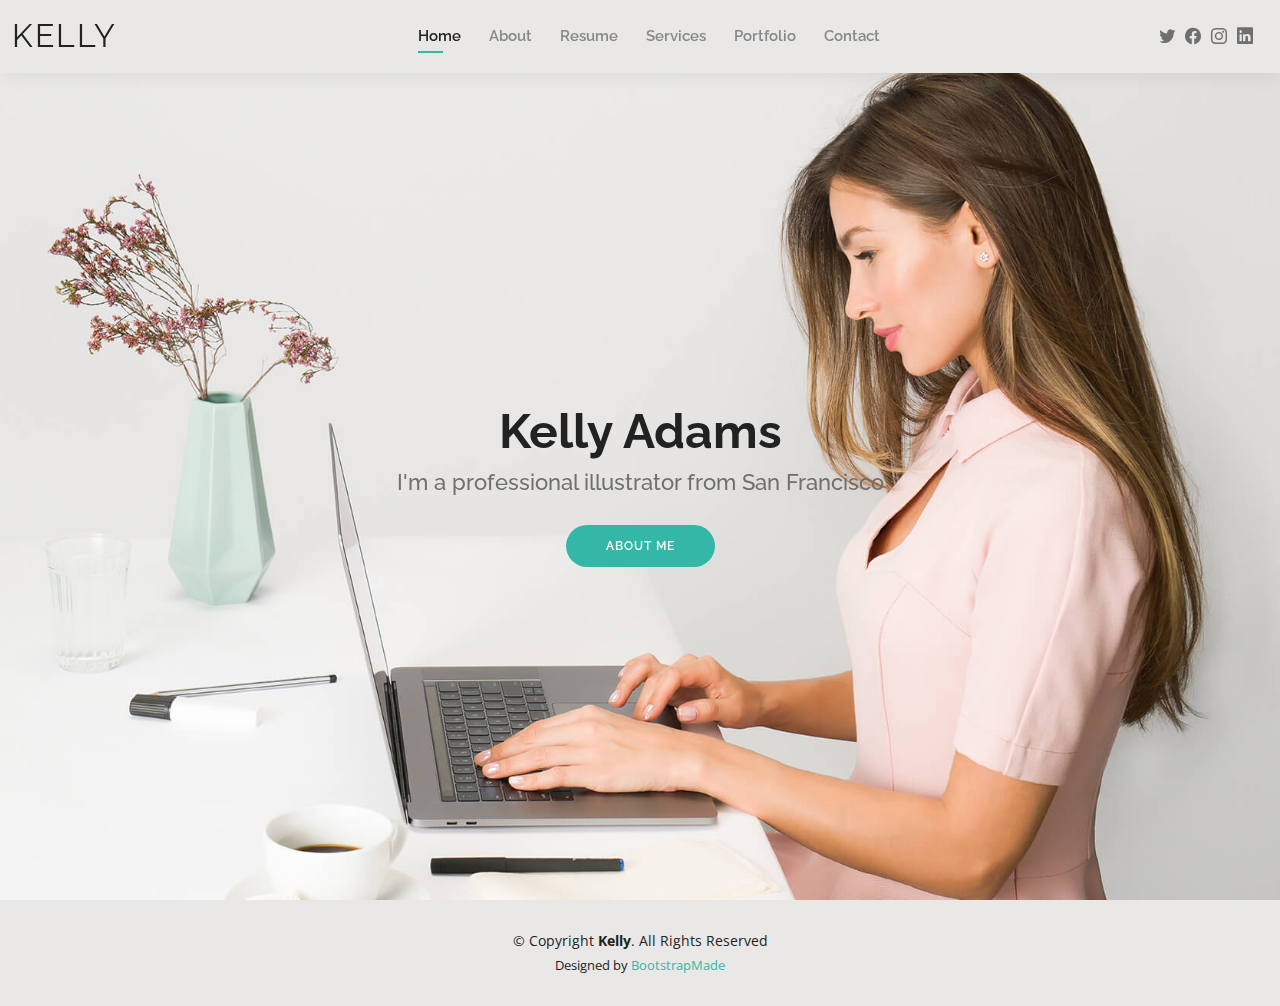
==== index.html @ f1396f42 "first commit" ====
<!DOCTYPE html>
<html lang="en">

<head>
  <meta charset="utf-8">
  <meta content="width=device-width, initial-scale=1.0" name="viewport">

  <title>Kelly Bootstrap Template - Index</title>
  <meta content="" name="description">
  <meta content="" name="keywords">

  <!-- Favicons -->
  <link href="assets/img/favicon.png" rel="icon">
  <link href="assets/img/apple-touch-icon.png" rel="apple-touch-icon">

  <!-- Google Fonts -->
  <link href="https://fonts.googleapis.com/css?family=Open+Sans:300,300i,400,400i,600,600i,700,700i|Raleway:300,300i,400,400i,500,500i,600,600i,700,700i|Poppins:300,300i,400,400i,500,500i,600,600i,700,700i" rel="stylesheet">

  <!-- Vendor CSS Files -->
  <link href="assets/vendor/aos/aos.css" rel="stylesheet">
  <link href="assets/vendor/bootstrap/css/bootstrap.min.css" rel="stylesheet">
  <link href="assets/vendor/bootstrap-icons/bootstrap-icons.css" rel="stylesheet">
  <link href="assets/vendor/boxicons/css/boxicons.min.css" rel="stylesheet">
  <link href="assets/vendor/glightbox/css/glightbox.min.css" rel="stylesheet">
  <link href="assets/vendor/swiper/swiper-bundle.min.css" rel="stylesheet">

  <!-- Template Main CSS File -->
  <link href="assets/css/style.css" rel="stylesheet">

  <!-- =======================================================
  * Template Name: Kelly - v4.3.0
  * Template URL: https://bootstrapmade.com/kelly-free-bootstrap-cv-resume-html-template/
  * Author: BootstrapMade.com
  * License: https://bootstrapmade.com/license/
  ======================================================== -->
</head>

<body>

  <!-- ======= Header ======= -->
  <header id="header" class="fixed-top">
    <div class="container-fluid d-flex justify-content-between align-items-center">

      <h1 class="logo me-auto me-lg-0"><a href="index.html">Kelly</a></h1>
      <!-- Uncomment below if you prefer to use an image logo -->
      <!-- <a href="index.html" class="logo"><img src="assets/img/logo.png" alt="" class="img-fluid"></a>-->

      <nav id="navbar" class="navbar order-last order-lg-0">
        <ul>
          <li><a class="active" href="index.html">Home</a></li>
          <li><a href="about.html">About</a></li>
          <li><a href="resume.html">Resume</a></li>
          <li><a href="services.html">Services</a></li>
          <li><a href="portfolio.html">Portfolio</a></li>
          <li><a href="contact.html">Contact</a></li>
        </ul>
        <i class="bi bi-list mobile-nav-toggle"></i>
      </nav><!-- .navbar -->

      <div class="header-social-links">
        <a href="#" class="twitter"><i class="bi bi-twitter"></i></a>
        <a href="#" class="facebook"><i class="bi bi-facebook"></i></a>
        <a href="#" class="instagram"><i class="bi bi-instagram"></i></a>
        <a href="#" class="linkedin"><i class="bi bi-linkedin"></i></i></a>
      </div>

    </div>

  </header><!-- End Header -->

  <!-- ======= Hero Section ======= -->
  <section id="hero" class="d-flex align-items-center">
    <div class="container d-flex flex-column align-items-center" data-aos="zoom-in" data-aos-delay="100">
      <h1>Kelly Adams</h1>
      <h2>I'm a professional illustrator from San Francisco</h2>
      <a href="about.html" class="btn-about">About Me</a>
    </div>
  </section><!-- End Hero -->

  <!-- ======= Footer ======= -->
  <footer id="footer">
    <div class="container">
      <div class="copyright">
        &copy; Copyright <strong><span>Kelly</span></strong>. All Rights Reserved
      </div>
      <div class="credits">
        <!-- All the links in the footer should remain intact. -->
        <!-- You can delete the links only if you purchased the pro version. -->
        <!-- Licensing information: https://bootstrapmade.com/license/ -->
        <!-- Purchase the pro version with working PHP/AJAX contact form: https://bootstrapmade.com/kelly-free-bootstrap-cv-resume-html-template/ -->
        Designed by <a href="https://bootstrapmade.com/">BootstrapMade</a>
      </div>
    </div>
  </footer><!-- End  Footer -->

  <div id="preloader"></div>
  <a href="#" class="back-to-top d-flex align-items-center justify-content-center"><i class="bi bi-arrow-up-short"></i></a>

  <!-- Vendor JS Files -->
  <script src="assets/vendor/aos/aos.js"></script>
  <script src="assets/vendor/bootstrap/js/bootstrap.bundle.min.js"></script>
  <script src="assets/vendor/glightbox/js/glightbox.min.js"></script>
  <script src="assets/vendor/isotope-layout/isotope.pkgd.min.js"></script>
  <script src="assets/vendor/php-email-form/validate.js"></script>
  <script src="assets/vendor/purecounter/purecounter.js"></script>
  <script src="assets/vendor/swiper/swiper-bundle.min.js"></script>
  <script src="assets/vendor/waypoints/noframework.waypoints.js"></script>

  <!-- Template Main JS File -->
  <script src="assets/js/main.js"></script>

</body>

</html>
---- assets/css/style.css ----
/**
* Template Name: Kelly - v4.3.0
* Template URL: https://bootstrapmade.com/kelly-free-bootstrap-cv-resume-html-template/
* Author: BootstrapMade.com
* License: https://bootstrapmade.com/license/
*/

/*--------------------------------------------------------------
# General
--------------------------------------------------------------*/
body {
  font-family: "Open Sans", sans-serif;
  color: #444444;
}

a {
  color: #34b7a7;
  text-decoration: none;
}

a:hover {
  color: #51cdbe;
  text-decoration: none;
}

h1, h2, h3, h4, h5, h6 {
  font-family: "Raleway", sans-serif;
}

#main {
  margin-top: 50px;
}

@media (max-width: 992px) {
  #main {
    margin-top: 30px;
  }
}

/*--------------------------------------------------------------
# Preloader
--------------------------------------------------------------*/
#preloader {
  position: fixed;
  top: 0;
  left: 0;
  right: 0;
  bottom: 0;
  z-index: 9999;
  overflow: hidden;
  background: #fff;
}

#preloader:before {
  content: "";
  position: fixed;
  top: calc(50% - 30px);
  left: calc(50% - 30px);
  border: 6px solid #34b7a7;
  border-top-color: #dcf5f2;
  border-radius: 50%;
  width: 60px;
  height: 60px;
  -webkit-animation: animate-preloader 1s linear infinite;
  animation: animate-preloader 1s linear infinite;
}

@-webkit-keyframes animate-preloader {
  0% {
    transform: rotate(0deg);
  }
  100% {
    transform: rotate(360deg);
  }
}

@keyframes animate-preloader {
  0% {
    transform: rotate(0deg);
  }
  100% {
    transform: rotate(360deg);
  }
}

/*--------------------------------------------------------------
# Back to top button
--------------------------------------------------------------*/
.back-to-top {
  position: fixed;
  visibility: hidden;
  opacity: 0;
  right: 15px;
  bottom: 15px;
  z-index: 996;
  background: #34b7a7;
  width: 40px;
  height: 40px;
  border-radius: 50px;
  transition: all 0.4s;
}

.back-to-top i {
  font-size: 24px;
  color: #fff;
  line-height: 0;
}

.back-to-top:hover {
  background: #49cbbb;
  color: #fff;
}

.back-to-top.active {
  visibility: visible;
  opacity: 1;
}

/*--------------------------------------------------------------
# Header
--------------------------------------------------------------*/
#header {
  background: #e9e8e6;
  box-shadow: 0px 0px 25px 0 rgba(0, 0, 0, 0.08);
  z-index: 997;
  padding: 15px 0;
}

#header .logo {
  font-size: 32px;
  margin: 0;
  padding: 0;
  line-height: 1;
  font-weight: 400;
  letter-spacing: 2px;
  text-transform: uppercase;
}

#header .logo a {
  color: #222222;
}

#header .logo img {
  max-height: 40px;
}

@media (max-width: 992px) {
  #header .logo {
    font-size: 28px;
  }
}

/*--------------------------------------------------------------
# Header Social Links
--------------------------------------------------------------*/
.header-social-links {
  padding-right: 15px;
}

.header-social-links a {
  color: #6f6f6f;
  padding-left: 6px;
  display: inline-block;
  line-height: 0px;
  transition: 0.3s;
  font-size: 16px;
}

.header-social-links a:hover {
  color: #34b7a7;
}

/*--------------------------------------------------------------
# Navigation Menu
--------------------------------------------------------------*/
/**
* Desktop Navigation 
*/
.navbar {
  padding: 0;
}

.navbar ul {
  margin: 0;
  padding: 0;
  display: flex;
  list-style: none;
  align-items: center;
}

.navbar li {
  position: relative;
  padding: 10px 0 10px 28px;
}

.navbar a, .navbar a:focus {
  display: flex;
  align-items: center;
  justify-content: space-between;
  font-family: "Raleway", sans-serif;
  font-size: 15px;
  font-weight: 600;
  color: #888888;
  white-space: nowrap;
  transition: 0.3s;
  position: relative;
}

.navbar a i, .navbar a:focus i {
  font-size: 12px;
  line-height: 0;
  margin-left: 5px;
}

.navbar > ul > li > a:before {
  content: "";
  position: absolute;
  width: 0;
  height: 2px;
  bottom: -5px;
  left: 0;
  background-color: #34b7a7;
  visibility: hidden;
  width: 0px;
  transition: all 0.3s ease-in-out 0s;
}

.navbar a:hover:before, .navbar li:hover > a:before, .navbar .active:before {
  visibility: visible;
  width: 25px;
}

.navbar a:hover, .navbar .active, .navbar .active:focus, .navbar li:hover > a {
  color: #222222;
}

.navbar .dropdown ul {
  display: block;
  position: absolute;
  left: 14px;
  top: calc(100% + 30px);
  margin: 0;
  padding: 10px 0;
  z-index: 99;
  opacity: 0;
  visibility: hidden;
  background: #fff;
  box-shadow: 0px 0px 30px rgba(127, 137, 161, 0.25);
  transition: 0.3s;
  border-radius: 4px;
}

.navbar .dropdown ul li {
  min-width: 200px;
  padding: 0;
}

.navbar .dropdown ul a {
  padding: 10px 20px;
  font-size: 15px;
  text-transform: none;
  font-weight: 600;
}

.navbar .dropdown ul a i {
  font-size: 12px;
}

.navbar .dropdown ul a:hover, .navbar .dropdown ul .active:hover, .navbar .dropdown ul li:hover > a {
  color: #34b7a7;
}

.navbar .dropdown:hover > ul {
  opacity: 1;
  top: 100%;
  visibility: visible;
}

.navbar .dropdown .dropdown ul {
  top: 0;
  left: calc(100% - 30px);
  visibility: hidden;
}

.navbar .dropdown .dropdown:hover > ul {
  opacity: 1;
  top: 0;
  left: 100%;
  visibility: visible;
}

@media (max-width: 1366px) {
  .navbar .dropdown .dropdown ul {
    left: -90%;
  }
  .navbar .dropdown .dropdown:hover > ul {
    left: -100%;
  }
}

/**
* Mobile Navigation 
*/
.mobile-nav-toggle {
  color: #222222;
  font-size: 28px;
  cursor: pointer;
  display: none;
  line-height: 0;
  transition: 0.5s;
}

.mobile-nav-toggle.bi-x {
  color: #fff;
}

@media (max-width: 991px) {
  .mobile-nav-toggle {
    display: block;
  }
  .navbar ul {
    display: none;
  }
}

.navbar-mobile {
  position: fixed;
  overflow: hidden;
  top: 0;
  right: 0;
  left: 0;
  bottom: 0;
  background: rgba(9, 9, 9, 0.9);
  transition: 0.3s;
  z-index: 999;
}

.navbar-mobile .mobile-nav-toggle {
  position: absolute;
  top: 15px;
  right: 15px;
}

.navbar-mobile ul {
  display: block;
  position: absolute;
  top: 55px;
  right: 15px;
  bottom: 15px;
  left: 15px;
  padding: 10px 0;
  border-radius: 10px;
  background-color: #fff;
  overflow-y: auto;
  transition: 0.3s;
}

.navbar-mobile a {
  font-size: 15px;
  padding-right: 15px;
  color: #222222;
}

.navbar-mobile a:hover, .navbar-mobile .active, .navbar-mobile li:hover > a {
  color: #34b7a7;
}

.navbar-mobile .getstarted {
  margin: 15px;
}

.navbar-mobile .dropdown ul {
  position: static;
  display: none;
  margin: 10px 20px;
  padding: 10px 0;
  z-index: 99;
  opacity: 1;
  visibility: visible;
  background: #fff;
  box-shadow: 0px 0px 30px rgba(127, 137, 161, 0.25);
}

.navbar-mobile .dropdown ul li {
  min-width: 200px;
}

.navbar-mobile .dropdown ul a {
  padding: 10px 20px;
}

.navbar-mobile .dropdown ul a i {
  font-size: 12px;
}

.navbar-mobile .dropdown ul a:hover, .navbar-mobile .dropdown ul .active:hover, .navbar-mobile .dropdown ul li:hover > a {
  color: #34b7a7;
}

.navbar-mobile .dropdown > .dropdown-active {
  display: block;
}

/*--------------------------------------------------------------
# Hero Section
--------------------------------------------------------------*/
#hero {
  width: 100%;
  height: 100vh;
  background: url("../img/hero-bg.jpg") top right;
  background-size: cover;
}

#hero .container {
  padding-top: 70px;
  position: relative;
}

@media (max-width: 992px) {
  #hero .container {
    padding-top: 58px;
  }
}

#hero h1 {
  margin: 0;
  font-size: 48px;
  font-weight: 700;
  line-height: 56px;
  color: #222222;
}

#hero h2 {
  color: #6f6f6f;
  margin: 10px 0 0 0;
  font-size: 22px;
}

#hero .btn-about {
  font-family: "Raleway", sans-serif;
  text-transform: uppercase;
  font-weight: 600;
  font-size: 12px;
  letter-spacing: 1px;
  display: inline-block;
  padding: 12px 40px;
  border-radius: 50px;
  transition: 0.5s;
  margin-top: 30px;
  color: #fff;
  background: #34b7a7;
}

#hero .btn-about:hover {
  background: #3dc8b7;
}

@media (min-width: 1024px) {
  #hero {
    background-attachment: fixed;
  }
}

@media (max-width: 992px) {
  #hero:before {
    content: "";
    background: rgba(255, 255, 255, 0.8);
    position: absolute;
    bottom: 0;
    top: 0;
    left: 0;
    right: 0;
  }
  #hero h1 {
    font-size: 28px;
    line-height: 36px;
  }
  #hero h2 {
    font-size: 18px;
    line-height: 24px;
  }
}

/*--------------------------------------------------------------
# Sections General
--------------------------------------------------------------*/
section {
  padding: 60px 0;
}

.section-bg {
  background-color: #e7f8f6;
}

.section-title {
  text-align: center;
  padding-bottom: 30px;
}

.section-title h2 {
  font-size: 32px;
  font-weight: bold;
  text-transform: uppercase;
  margin-bottom: 20px;
  padding-bottom: 20px;
  position: relative;
}

.section-title h2::after {
  content: '';
  position: absolute;
  display: block;
  width: 50px;
  height: 3px;
  background: #34b7a7;
  bottom: 0;
  left: calc(50% - 25px);
}

.section-title p {
  margin-bottom: 0;
}

/*--------------------------------------------------------------
# Cta
--------------------------------------------------------------*/
.cta {
  background: linear-gradient(rgba(0, 0, 0, 0.6), rgba(0, 0, 0, 0.6)), url("../img/bg-1.jpg") fixed center center;
  background-size: cover;
  padding: 80px 0;
}

.cta h3 {
  color: #fff;
  font-size: 28px;
  font-weight: 700;
}

.cta p {
  color: #fff;
}

.cta .cta-btn {
  font-family: "Raleway", sans-serif;
  text-transform: uppercase;
  font-weight: 500;
  font-size: 16px;
  letter-spacing: 1px;
  display: inline-block;
  padding: 8px 20px;
  border-radius: 2px;
  transition: 0.5s;
  margin: 10px;
  border: 2px solid #fff;
  color: #fff;
}

.cta .cta-btn:hover {
  background: #34b7a7;
  border: 2px solid #34b7a7;
}

@media (max-width: 1024px) {
  .cta {
    background-attachment: scroll;
  }
}

@media (min-width: 769px) {
  .cta .cta-btn-container {
    display: flex;
    align-items: center;
    justify-content: flex-end;
  }
}

/*--------------------------------------------------------------
# About
--------------------------------------------------------------*/
.about .content h3 {
  font-weight: 700;
  font-size: 26px;
  color: #555555;
}

.about .content ul {
  list-style: none;
  padding: 0;
}

.about .content ul li {
  padding-bottom: 10px;
}

.about .content ul i {
  font-size: 20px;
  padding-right: 2px;
  color: #34b7a7;
}

.about .content p:last-child {
  margin-bottom: 0;
}

/*--------------------------------------------------------------
# Skills
--------------------------------------------------------------*/
.skills .progress {
  height: 60px;
  display: block;
  background: none;
  border-radius: 0;
}

.skills .progress .skill {
  padding: 10px 0;
  margin: 0 0 6px 0;
  text-transform: uppercase;
  display: block;
  font-weight: 600;
  font-family: "Poppins", sans-serif;
  color: #222222;
}

.skills .progress .skill .val {
  float: right;
  font-style: normal;
}

.skills .progress-bar-wrap {
  background: #f3f3f3;
}

.skills .progress-bar {
  width: 1px;
  height: 10px;
  transition: .9s;
  background-color: #34b7a7;
}

/*--------------------------------------------------------------
# Facts
--------------------------------------------------------------*/
.facts .counters span {
  font-size: 48px;
  display: block;
  color: #34b7a7;
}

.facts .counters p {
  padding: 0;
  margin: 0 0 20px 0;
  font-family: "Raleway", sans-serif;
  font-size: 14px;
}

/*--------------------------------------------------------------
# Testimonials
--------------------------------------------------------------*/
.testimonials .section-header {
  margin-bottom: 40px;
}

.testimonials .testimonial-item {
  text-align: center;
}

.testimonials .testimonial-item .testimonial-img {
  width: 120px;
  border-radius: 50%;
  border: 4px solid #fff;
  margin: 0 auto;
}

.testimonials .testimonial-item h3 {
  font-size: 20px;
  font-weight: bold;
  margin: 10px 0 5px 0;
  color: #111;
}

.testimonials .testimonial-item h4 {
  font-size: 14px;
  color: #999;
  margin: 0 0 15px 0;
}

.testimonials .testimonial-item .quote-icon-left, .testimonials .testimonial-item .quote-icon-right {
  color: #c8efea;
  font-size: 26px;
}

.testimonials .testimonial-item .quote-icon-left {
  display: inline-block;
  left: -5px;
  position: relative;
}

.testimonials .testimonial-item .quote-icon-right {
  display: inline-block;
  right: -5px;
  position: relative;
  top: 10px;
}

.testimonials .testimonial-item p {
  font-style: italic;
  margin: 0 auto 15px auto;
}

@media (min-width: 992px) {
  .testimonials .testimonial-item p {
    width: 80%;
  }
}

.testimonials .swiper-pagination {
  margin-top: 20px;
  position: relative;
}

.testimonials .swiper-pagination .swiper-pagination-bullet {
  width: 12px;
  height: 12px;
  background-color: #fff;
  opacity: 1;
  border: 1px solid #34b7a7;
}

.testimonials .swiper-pagination .swiper-pagination-bullet-active {
  background-color: #34b7a7;
}

/*--------------------------------------------------------------
# Resume
--------------------------------------------------------------*/
.resume .resume-title {
  font-size: 26px;
  font-weight: 400;
  margin-top: 20px;
  margin-bottom: 20px;
  color: #222222;
}

.resume .resume-item {
  padding: 0 0 20px 20px;
  margin-top: -2px;
  border-left: 2px solid #34b7a7;
  position: relative;
}

.resume .resume-item h4 {
  line-height: 18px;
  font-size: 18px;
  font-weight: 600;
  font-family: "Poppins", sans-serif;
  color: #1d685f;
  margin-bottom: 10px;
}

.resume .resume-item h5 {
  font-size: 16px;
  background: #effbf9;
  padding: 5px 15px;
  display: inline-block;
  font-weight: 600;
  margin-bottom: 10px;
  color: #34b7a7;
}

.resume .resume-item ul {
  padding-left: 20px;
}

.resume .resume-item ul li {
  padding-bottom: 10px;
}

.resume .resume-item:last-child {
  padding-bottom: 0;
}

.resume .resume-item::before {
  content: "";
  position: absolute;
  width: 16px;
  height: 16px;
  border-radius: 50px;
  left: -9px;
  top: 0;
  background: #fff;
  border: 2px solid #34b7a7;
}

/*--------------------------------------------------------------
# Services
--------------------------------------------------------------*/
.services .icon-box {
  text-align: center;
  padding: 70px 20px 80px 20px;
  transition: all ease-in-out 0.3s;
  background: #fff;
  box-shadow: 0px 0 35px 0 rgba(0, 0, 0, 0.08);
}

.services .icon-box .icon {
  margin: 0 auto;
  width: 100px;
  height: 100px;
  display: flex;
  align-items: center;
  justify-content: center;
  transition: ease-in-out 0.3s;
  position: relative;
}

.services .icon-box .icon i {
  font-size: 36px;
  transition: 0.5s;
  position: relative;
}

.services .icon-box .icon svg {
  position: absolute;
  top: 0;
  left: 0;
}

.services .icon-box .icon svg path {
  transition: 0.5s;
  fill: #f5f5f5;
}

.services .icon-box h4 {
  font-weight: 600;
  margin: 10px 0 15px 0;
  font-size: 22px;
}

.services .icon-box h4 a {
  color: #222222;
  transition: ease-in-out 0.3s;
}

.services .icon-box p {
  line-height: 24px;
  font-size: 14px;
  margin-bottom: 0;
}

.services .iconbox-blue i {
  color: #47aeff;
}

.services .iconbox-blue:hover .icon i {
  color: #fff;
}

.services .iconbox-blue:hover .icon path {
  fill: #47aeff;
}

.services .iconbox-orange i {
  color: #ffa76e;
}

.services .iconbox-orange:hover .icon i {
  color: #fff;
}

.services .iconbox-orange:hover .icon path {
  fill: #ffa76e;
}

.services .iconbox-pink i {
  color: #e80368;
}

.services .iconbox-pink:hover .icon i {
  color: #fff;
}

.services .iconbox-pink:hover .icon path {
  fill: #e80368;
}

.services .iconbox-yellow i {
  color: #ffbb2c;
}

.services .iconbox-yellow:hover .icon i {
  color: #fff;
}

.services .iconbox-yellow:hover .icon path {
  fill: #ffbb2c;
}

.services .iconbox-red i {
  color: #ff5828;
}

.services .iconbox-red:hover .icon i {
  color: #fff;
}

.services .iconbox-red:hover .icon path {
  fill: #ff5828;
}

.services .iconbox-teal i {
  color: #11dbcf;
}

.services .iconbox-teal:hover .icon i {
  color: #fff;
}

.services .iconbox-teal:hover .icon path {
  fill: #11dbcf;
}

/*--------------------------------------------------------------
# Portfolio
--------------------------------------------------------------*/
.portfolio .portfolio-item {
  margin-bottom: 30px;
}

.portfolio #portfolio-flters {
  padding: 0;
  margin: 0 auto 20px auto;
  list-style: none;
  text-align: center;
}

.portfolio #portfolio-flters li {
  cursor: pointer;
  display: inline-block;
  padding: 8px 16px 10px 16px;
  font-size: 13px;
  font-weight: 500;
  line-height: 1;
  text-transform: uppercase;
  color: #444444;
  margin-bottom: 5px;
  transition: all 0.3s ease-in-out;
  border-radius: 50px;
}

.portfolio #portfolio-flters li:hover, .portfolio #portfolio-flters li.filter-active {
  color: #fff;
  background: #34b7a7;
}

.portfolio #portfolio-flters li:last-child {
  margin-right: 0;
}

.portfolio .portfolio-wrap {
  transition: 0.3s;
  position: relative;
  overflow: hidden;
  z-index: 1;
  background: rgba(34, 34, 34, 0.6);
}

.portfolio .portfolio-wrap::before {
  content: "";
  background: rgba(34, 34, 34, 0.6);
  position: absolute;
  left: 0;
  right: 0;
  top: 0;
  bottom: 0;
  transition: all ease-in-out 0.3s;
  z-index: 2;
  opacity: 0;
}

.portfolio .portfolio-wrap img {
  transition: all ease-in-out 0.3s;
}

.portfolio .portfolio-wrap .portfolio-info {
  opacity: 0;
  position: absolute;
  top: 0;
  left: 0;
  right: 0;
  bottom: 0;
  z-index: 3;
  transition: all ease-in-out 0.3s;
  display: flex;
  flex-direction: column;
  justify-content: flex-end;
  align-items: flex-start;
  padding: 20px;
}

.portfolio .portfolio-wrap .portfolio-info h4 {
  font-size: 20px;
  color: #fff;
  font-weight: 600;
}

.portfolio .portfolio-wrap .portfolio-info p {
  color: rgba(255, 255, 255, 0.7);
  font-size: 14px;
  text-transform: uppercase;
  padding: 0;
  margin: 0;
  font-style: italic;
}

.portfolio .portfolio-wrap .portfolio-links {
  text-align: center;
  z-index: 4;
}

.portfolio .portfolio-wrap .portfolio-links a {
  color: #fff;
  margin: 0 5px 0 0;
  font-size: 28px;
  display: inline-block;
  transition: 0.3s;
}

.portfolio .portfolio-wrap .portfolio-links a:hover {
  color: #78d9cd;
}

.portfolio .portfolio-wrap:hover::before {
  opacity: 1;
}

.portfolio .portfolio-wrap:hover img {
  transform: scale(1.2);
}

.portfolio .portfolio-wrap:hover .portfolio-info {
  opacity: 1;
}

/*--------------------------------------------------------------
# Portfolio Details
--------------------------------------------------------------*/
.portfolio-details {
  padding-top: 0;
}

.portfolio-details .portfolio-details-slider img {
  width: 100%;
}

.portfolio-details .portfolio-details-slider .swiper-pagination {
  margin-top: 20px;
  position: relative;
}

.portfolio-details .portfolio-details-slider .swiper-pagination .swiper-pagination-bullet {
  width: 12px;
  height: 12px;
  background-color: #fff;
  opacity: 1;
  border: 1px solid #34b7a7;
}

.portfolio-details .portfolio-details-slider .swiper-pagination .swiper-pagination-bullet-active {
  background-color: #34b7a7;
}

.portfolio-details .portfolio-info {
  padding: 30px;
  box-shadow: 0px 0 30px rgba(34, 34, 34, 0.08);
}

.portfolio-details .portfolio-info h3 {
  font-size: 22px;
  font-weight: 700;
  margin-bottom: 20px;
  padding-bottom: 20px;
  border-bottom: 1px solid #eee;
}

.portfolio-details .portfolio-info ul {
  list-style: none;
  padding: 0;
  font-size: 15px;
}

.portfolio-details .portfolio-info ul li + li {
  margin-top: 10px;
}

.portfolio-details .portfolio-description {
  padding-top: 30px;
}

.portfolio-details .portfolio-description h2 {
  font-size: 26px;
  font-weight: 700;
  margin-bottom: 20px;
}

.portfolio-details .portfolio-description p {
  padding: 0;
}

/*--------------------------------------------------------------
# Contact
--------------------------------------------------------------*/
.contact .info {
  width: 100%;
  background: #fff;
}

.contact .info i {
  font-size: 20px;
  color: #34b7a7;
  float: left;
  width: 44px;
  height: 44px;
  background: #effbf9;
  display: flex;
  justify-content: center;
  align-items: center;
  border-radius: 50px;
  transition: all 0.3s ease-in-out;
}

.contact .info h4 {
  padding: 0 0 0 60px;
  font-size: 22px;
  font-weight: 600;
  margin-bottom: 5px;
  color: #222222;
}

.contact .info p {
  padding: 0 0 0 60px;
  margin-bottom: 0;
  font-size: 14px;
  color: #555555;
}

.contact .info .email, .contact .info .phone {
  margin-top: 40px;
}

.contact .info .email:hover i, .contact .info .address:hover i, .contact .info .phone:hover i {
  background: #34b7a7;
  color: #fff;
}

.contact .php-email-form {
  width: 100%;
  background: #fff;
}

.contact .php-email-form .form-group {
  padding-bottom: 8px;
}

.contact .php-email-form .error-message {
  display: none;
  color: #fff;
  background: #ed3c0d;
  text-align: center;
  padding: 15px;
  font-weight: 600;
}

.contact .php-email-form .sent-message {
  display: none;
  color: #fff;
  background: #18d26e;
  text-align: center;
  padding: 15px;
  font-weight: 600;
}

.contact .php-email-form .loading {
  display: none;
  background: #fff;
  text-align: center;
  padding: 15px;
}

.contact .php-email-form .loading:before {
  content: "";
  display: inline-block;
  border-radius: 50%;
  width: 24px;
  height: 24px;
  margin: 0 10px -6px 0;
  border: 3px solid #18d26e;
  border-top-color: #eee;
  -webkit-animation: animate-loading 1s linear infinite;
  animation: animate-loading 1s linear infinite;
}

.contact .php-email-form input, .contact .php-email-form textarea {
  border-radius: 4px;
  box-shadow: none;
  font-size: 14px;
}

.contact .php-email-form input:focus, .contact .php-email-form textarea:focus {
  border-color: #34b7a7;
}

.contact .php-email-form input {
  height: 44px;
}

.contact .php-email-form textarea {
  padding: 10px 12px;
}

.contact .php-email-form button[type="submit"] {
  background: #34b7a7;
  border: 0;
  padding: 10px 30px 12px 30px;
  color: #fff;
  transition: 0.4s;
  border-radius: 50px;
}

.contact .php-email-form button[type="submit"]:hover {
  background: #3dc8b7;
}

@-webkit-keyframes animate-loading {
  0% {
    transform: rotate(0deg);
  }
  100% {
    transform: rotate(360deg);
  }
}

@keyframes animate-loading {
  0% {
    transform: rotate(0deg);
  }
  100% {
    transform: rotate(360deg);
  }
}

/*--------------------------------------------------------------
# Footer
--------------------------------------------------------------*/
#footer {
  background: #e9e8e6;
  padding: 30px 0;
  color: #222222;
  font-size: 14px;
  text-align: center;
}

#footer .credits {
  padding-top: 5px;
  font-size: 13px;
}

#footer .credits a {
  color: #34b7a7;
}
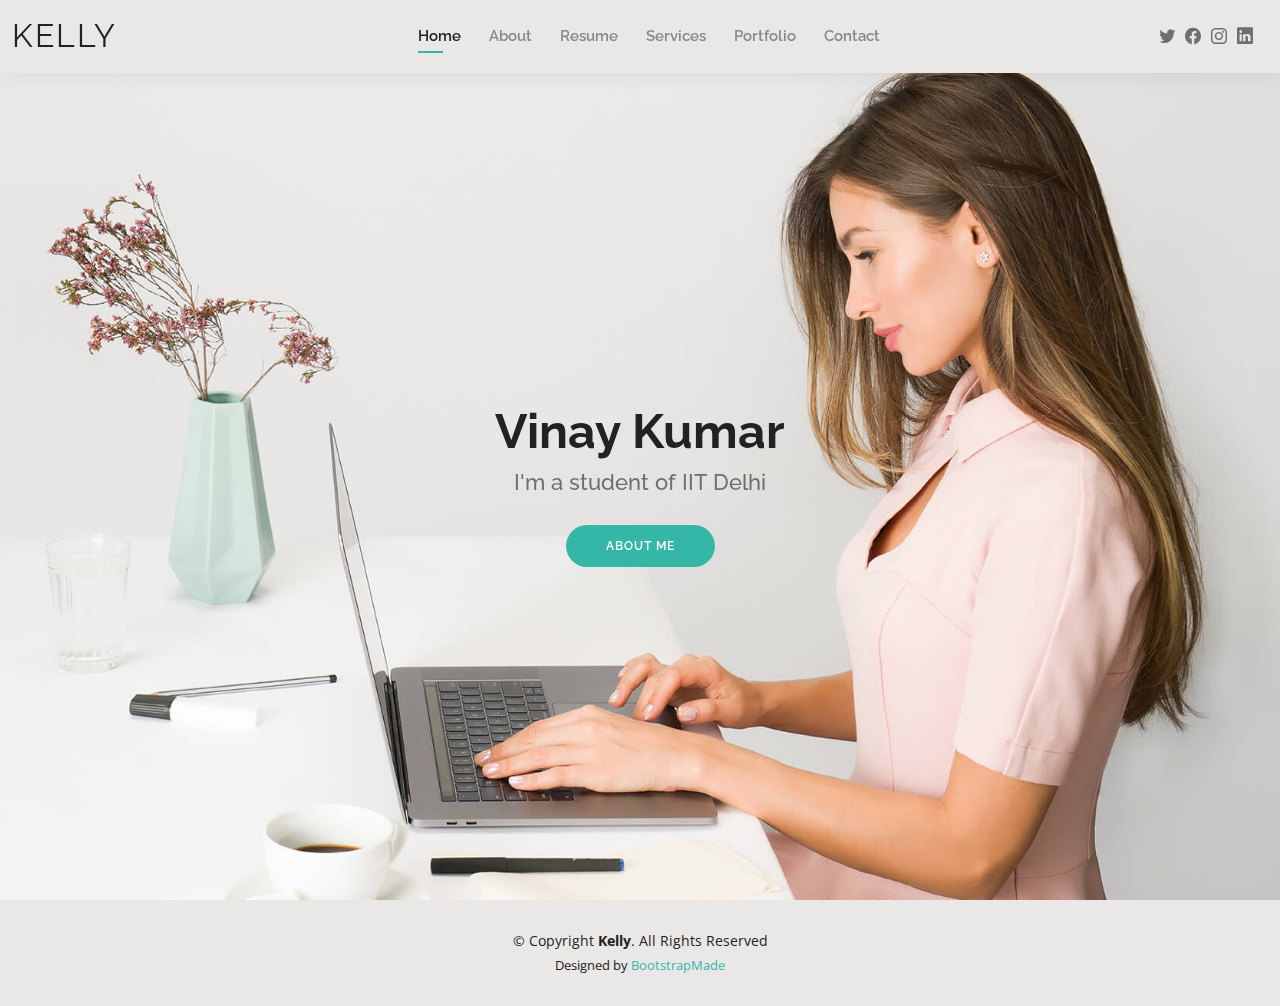
==== commit 429e504d: "Change name" ====
--- a/index.html
+++ b/index.html
@@ -71,8 +71,8 @@
   <!-- ======= Hero Section ======= -->
   <section id="hero" class="d-flex align-items-center">
     <div class="container d-flex flex-column align-items-center" data-aos="zoom-in" data-aos-delay="100">
-      <h1>Kelly Adams</h1>
-      <h2>I'm a professional illustrator from San Francisco</h2>
+      <h1>Vinay Kumar</h1>
+      <h2>I'm a student of IIT Delhi</h2>
       <a href="about.html" class="btn-about">About Me</a>
     </div>
   </section><!-- End Hero -->
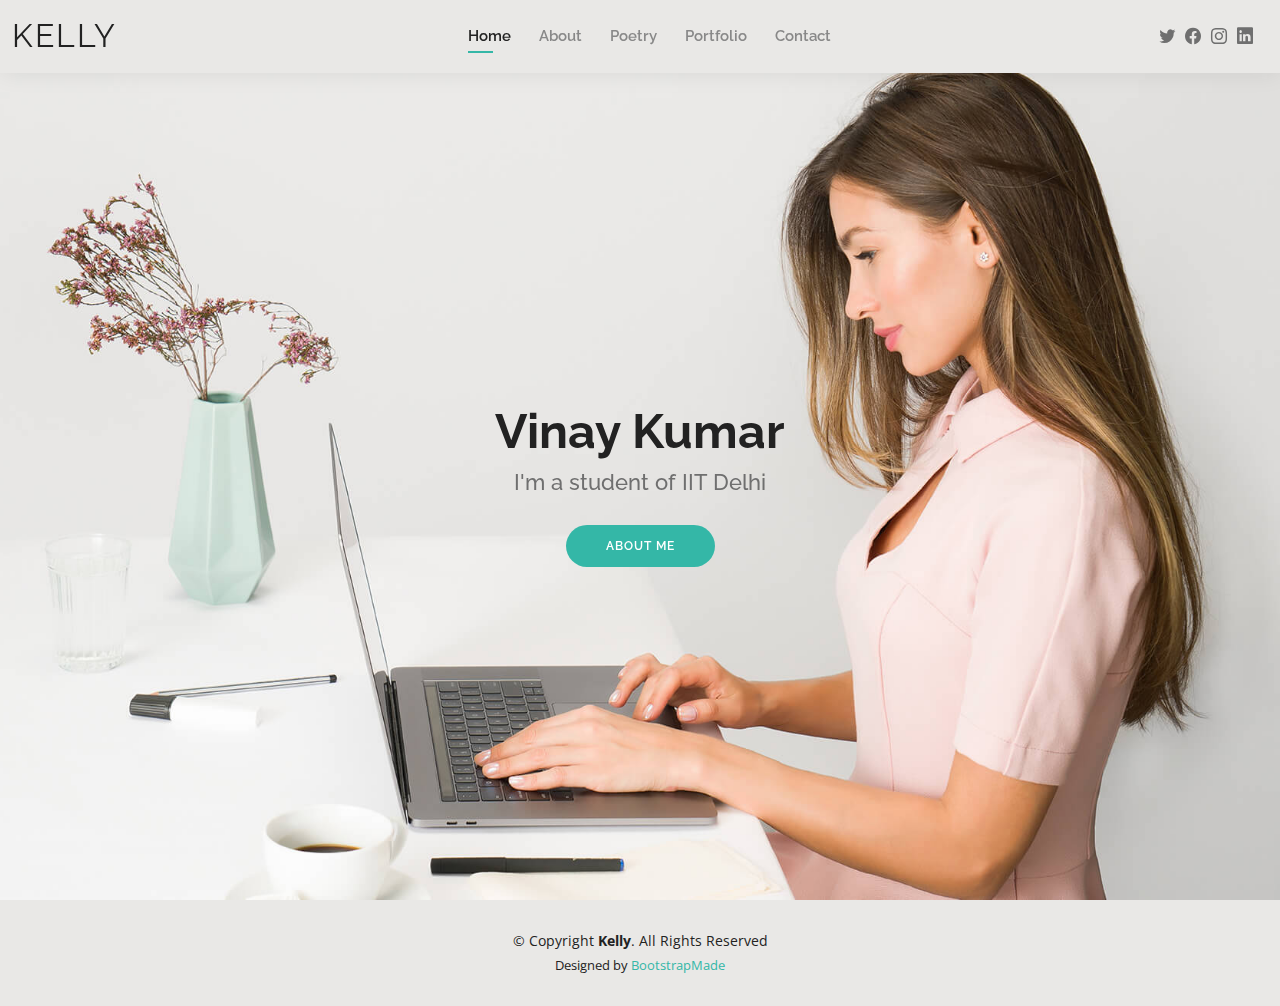
==== commit 2383a027: "Change email and index" ====
--- a/index.html
+++ b/index.html
@@ -49,8 +49,8 @@
         <ul>
           <li><a class="active" href="index.html">Home</a></li>
           <li><a href="about.html">About</a></li>
-          <li><a href="resume.html">Resume</a></li>
-          <li><a href="services.html">Services</a></li>
+          <!--<li><a href="resume.html">Resume</a></li>-->
+          <li><a href="services.html">Poetry</a></li>
           <li><a href="portfolio.html">Portfolio</a></li>
           <li><a href="contact.html">Contact</a></li>
         </ul>
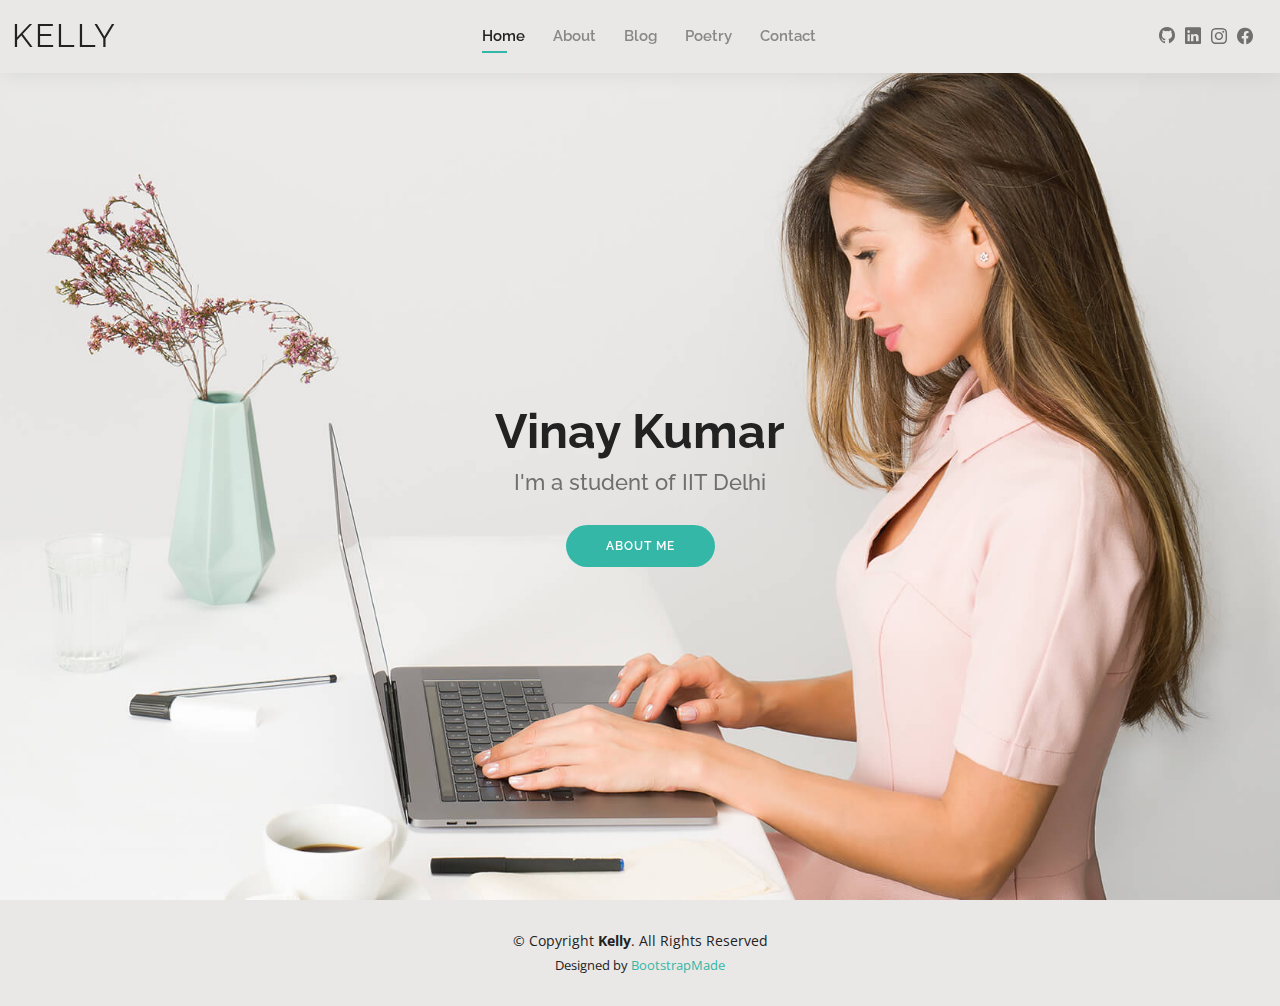
==== commit ae542824: "Change header" ====
--- a/index.html
+++ b/index.html
@@ -50,18 +50,18 @@
           <li><a class="active" href="index.html">Home</a></li>
           <li><a href="about.html">About</a></li>
           <!--<li><a href="resume.html">Resume</a></li>-->
+          <li><a href="portfolio.html">Blog</a></li>
           <li><a href="services.html">Poetry</a></li>
-          <li><a href="portfolio.html">Portfolio</a></li>
           <li><a href="contact.html">Contact</a></li>
         </ul>
         <i class="bi bi-list mobile-nav-toggle"></i>
       </nav><!-- .navbar -->
 
       <div class="header-social-links">
-        <a href="#" class="twitter"><i class="bi bi-twitter"></i></a>
-        <a href="#" class="facebook"><i class="bi bi-facebook"></i></a>
-        <a href="#" class="instagram"><i class="bi bi-instagram"></i></a>
-        <a href="#" class="linkedin"><i class="bi bi-linkedin"></i></i></a>
+        <a href="https://github.com/vinayagrahari" class="github"><i class="bi bi-github"></i></a>
+        <a href="https://www.linkedin.com/in/vinay-kumar-49a0731a0/" class="linkedin"><i class="bi bi-linkedin"></i></i></a>
+        <a href="https://www.instagram.com/the_vinay_agrahari/" class="instagram"><i class="bi bi-instagram"></i></a>
+        <a href="https://www.facebook.com/people/Vinay-Kumar/100066474706538/" class="facebook"><i class="bi bi-facebook"></i></a>
       </div>
 
     </div>
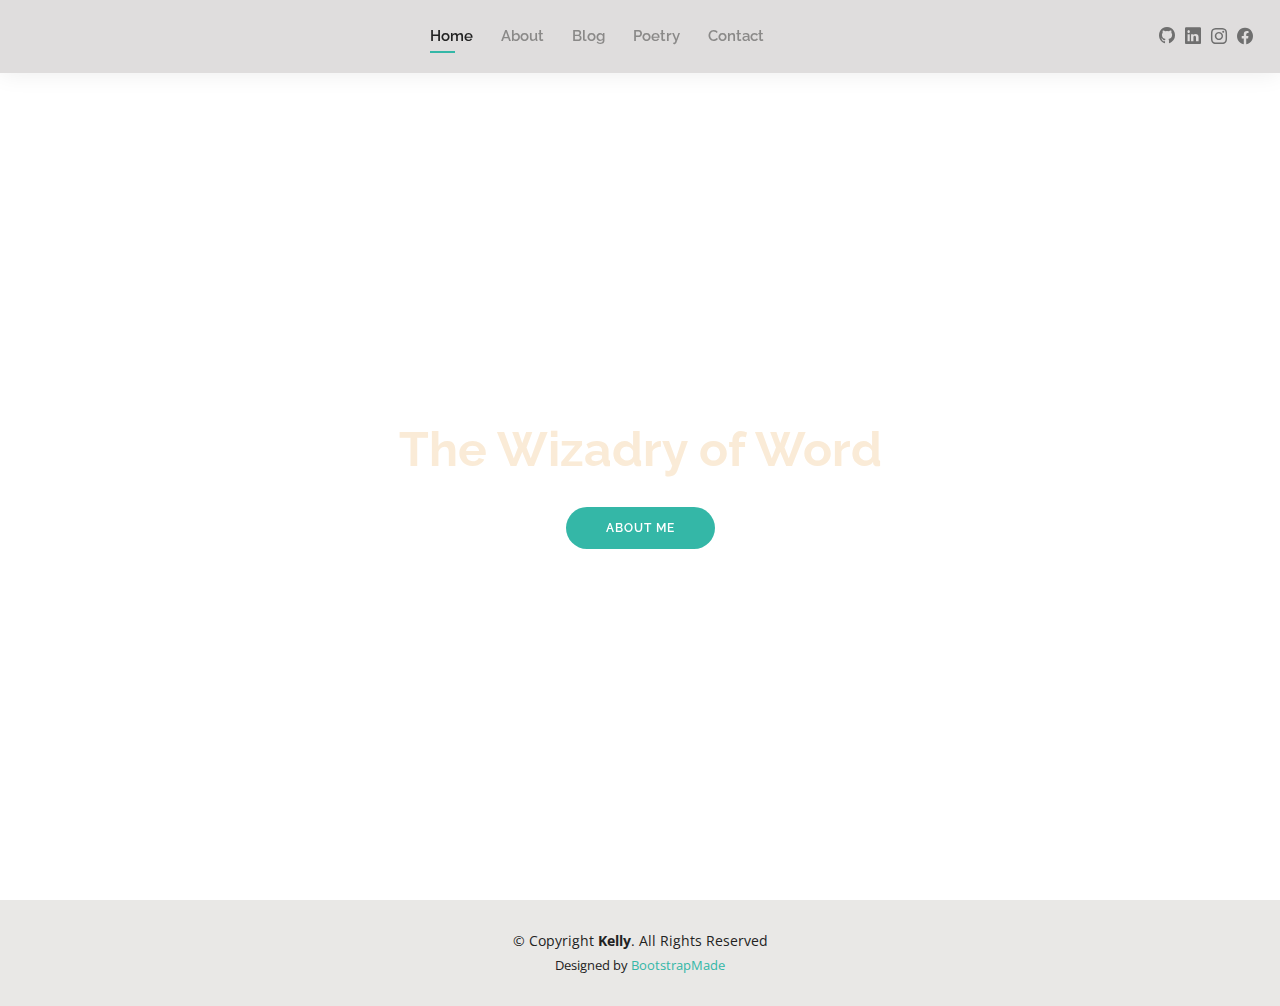
==== commit 73390818: "Change index, pic and add logo" ====
--- a/index.html
+++ b/index.html
@@ -41,9 +41,9 @@
   <header id="header" class="fixed-top">
     <div class="container-fluid d-flex justify-content-between align-items-center">
 
-      <h1 class="logo me-auto me-lg-0"><a href="index.html">Kelly</a></h1>
+      <!--<h1 class="logo me-auto me-lg-0"><a href="index.html">Kelly</a></h1>-->
       <!-- Uncomment below if you prefer to use an image logo -->
-      <!-- <a href="index.html" class="logo"><img src="assets/img/logo.png" alt="" class="img-fluid"></a>-->
+      <a href="index.html" class="logo"><img src="assets/img/WIZADRY.png" alt="" class="img-fluid"></a>
 
       <nav id="navbar" class="navbar order-last order-lg-0">
         <ul>
@@ -71,8 +71,8 @@
   <!-- ======= Hero Section ======= -->
   <section id="hero" class="d-flex align-items-center">
     <div class="container d-flex flex-column align-items-center" data-aos="zoom-in" data-aos-delay="100">
-      <h1>Vinay Kumar</h1>
-      <h2>I'm a student of IIT Delhi</h2>
+      <h1>The Wizadry of Word</h1>
+      <!--<h2>I'm a student of IIT Delhi</h2>-->
       <a href="about.html" class="btn-about">About Me</a>
     </div>
   </section><!-- End Hero -->
--- a/assets/css/style.css
+++ b/assets/css/style.css
@@ -120,7 +120,7 @@
 # Header
 --------------------------------------------------------------*/
 #header {
-  background: #e9e8e6;
+  background: #dfdddd;
   box-shadow: 0px 0px 25px 0 rgba(0, 0, 0, 0.08);
   z-index: 997;
   padding: 15px 0;
@@ -200,7 +200,7 @@
   font-family: "Raleway", sans-serif;
   font-size: 15px;
   font-weight: 600;
-  color: #888888;
+  color:#8a8988;
   white-space: nowrap;
   transition: 0.3s;
   position: relative;
@@ -407,7 +407,7 @@
 #hero {
   width: 100%;
   height: 100vh;
-  background: url("../img/hero-bg.jpg") top right;
+  background: url("../img/scenary.jpg") top right;
   background-size: cover;
 }
 
@@ -427,7 +427,7 @@
   font-size: 48px;
   font-weight: 700;
   line-height: 56px;
-  color: #222222;
+  color: antiquewhite;
 }
 
 #hero h2 {
@@ -474,6 +474,7 @@
   #hero h1 {
     font-size: 28px;
     line-height: 36px;
+    color: #8a8988;
   }
   #hero h2 {
     font-size: 18px;
